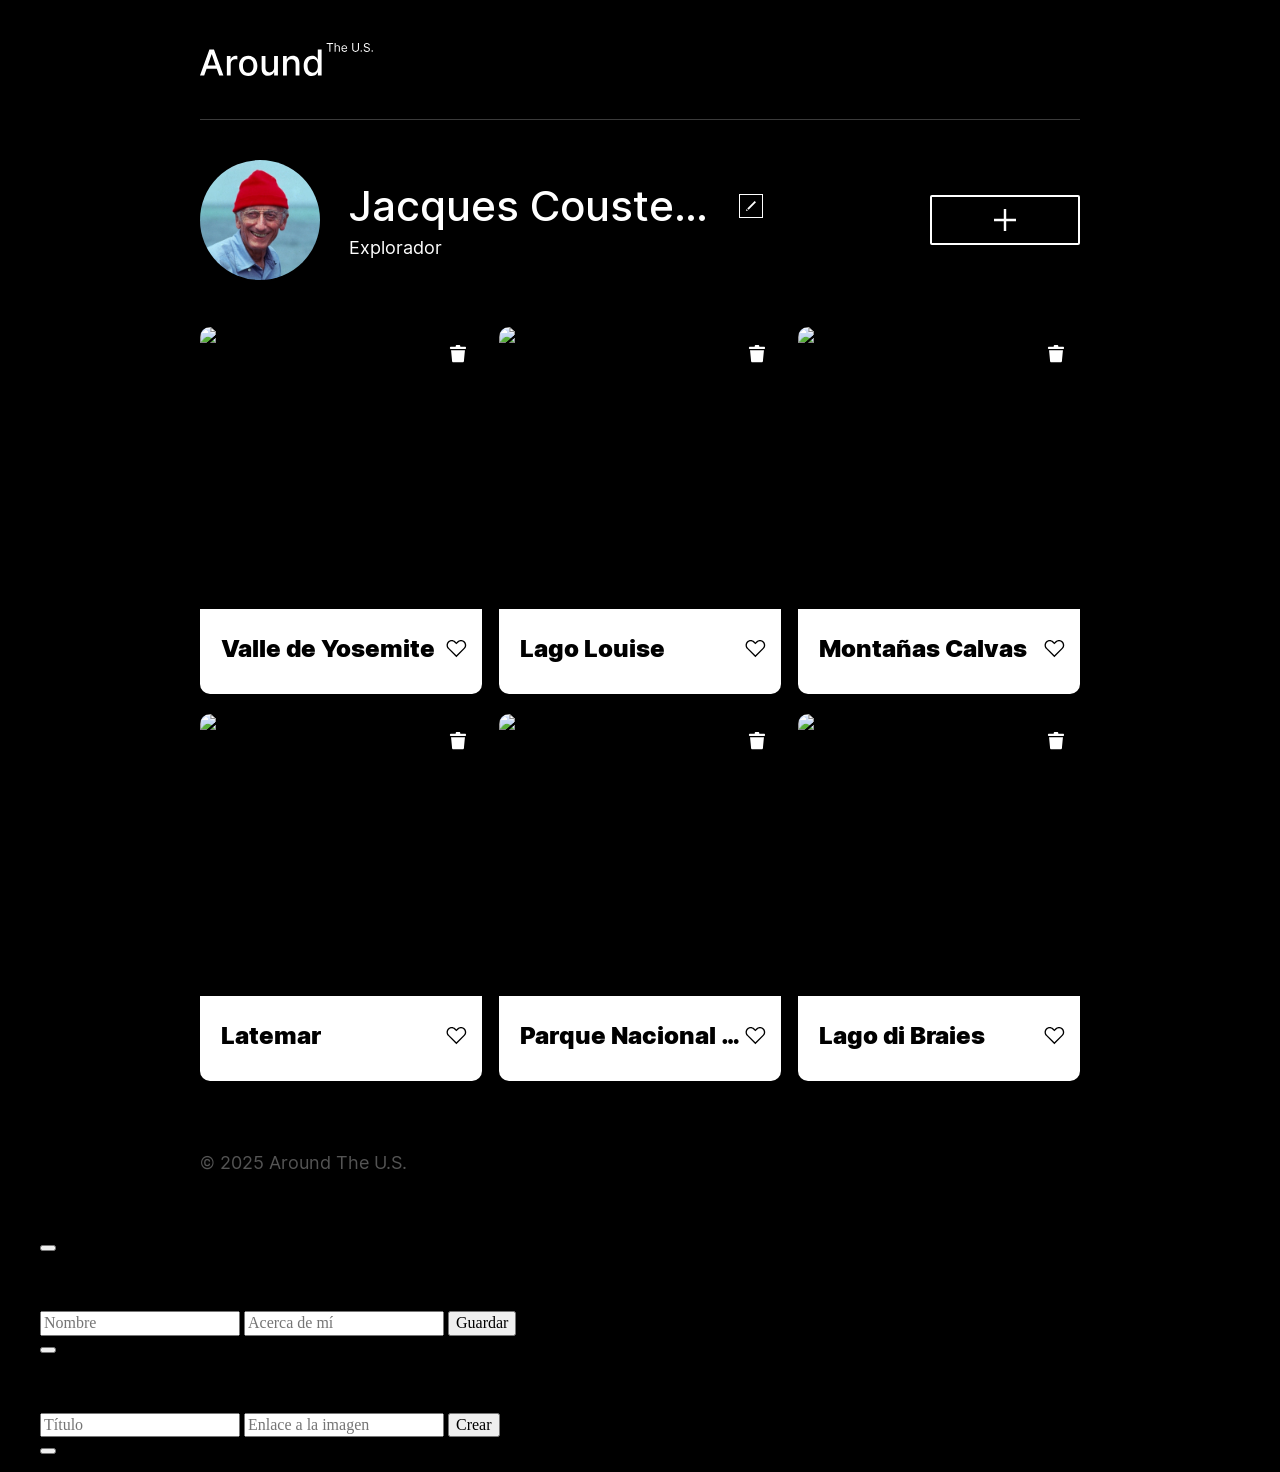
==== index.html @ 82a13d58 "Initial commit" ====
<!DOCTYPE html>
<html lang="es">
  <head>
    <meta charset="UTF-8" />
    <meta content="width=device-width, initial-scale=1.0" name="viewport" />
    <meta content="ie=edge" http-equiv="X-UA-Compatible" />
    <title>Around The U.S.</title>
    <link href="./pages/index.css" rel="stylesheet" />
  </head>
  <body class="page">
    <div class="page__content">
      <header class="header page__section">
        <img
          alt="Logotipo Around The U.S."
          class="logo header__logo"
          src="./images/logo.svg"
        />
      </header>
      <main class="content">
        <section class="profile page__section">
          <img class="profile__image" src="./images/avatar.jpg" alt="Avatar" />
          <div class="profile__info">
            <h1 class="profile__title">Jacques Cousteau</h1>
            <button
              aria-label="Editar perfil"
              class="profile__edit-button"
              type="button"
            ></button>
            <p class="profile__description">Explorador</p>
          </div>
          <button
            aria-label="Agregar tarjeta"
            class="profile__add-button"
            type="button"
          ></button>
        </section>
        <section class="cards page__section">
          <ul class="cards__list">
            <li class="card">
              <img
                class="card__image"
                src="https://practicum-content.s3.us-west-1.amazonaws.com/web-code/moved_yosemite.jpg"
                alt="Valle de Yosemite"
              />
              <button
                aria-label="Eliminar tarjeta"
                class="card__delete-button"
                type="button"
              ></button>
              <div class="card__description">
                <h2 class="card__title">Valle de Yosemite</h2>
                <button
                  aria-label="Botón Me gusta"
                  class="card__like-button"
                  type="button"
                ></button>
              </div>
            </li>
            <li class="card">
              <img
                class="card__image"
                src="https://practicum-content.s3.us-west-1.amazonaws.com/web-code/moved_lake-louise.jpg"
                alt="Lago Louise"
              />
              <button
                aria-label="Eliminar tarjeta"
                class="card__delete-button"
                type="button"
              ></button>
              <div class="card__description">
                <h2 class="card__title">Lago Louise</h2>
                <button
                  aria-label="Botón Me gusta"
                  class="card__like-button"
                  type="button"
                ></button>
              </div>
            </li>
            <li class="card">
              <img
                class="card__image"
                src="https://practicum-content.s3.us-west-1.amazonaws.com/web-code/moved_bald-mountains.jpg"
                alt="Montañas Calvas"
              />
              <button
                aria-label="Eliminar tarjeta"
                class="card__delete-button"
                type="button"
              ></button>
              <div class="card__description">
                <h2 class="card__title">Montañas Calvas</h2>
                <button
                  aria-label="Botón Me gusta"
                  class="card__like-button"
                  type="button"
                ></button>
              </div>
            </li>
            <li class="card">
              <img
                class="card__image"
                src="https://practicum-content.s3.us-west-1.amazonaws.com/web-code/moved_latemar.jpg"
                alt="Latemar"
              />
              <button
                aria-label="Eliminar tarjeta"
                class="card__delete-button"
                type="button"
              ></button>
              <div class="card__description">
                <h2 class="card__title">Latemar</h2>
                <button
                  aria-label="Botón Me gusta"
                  class="card__like-button"
                  type="button"
                ></button>
              </div>
            </li>
            <li class="card">
              <img
                class="card__image"
                src="https://practicum-content.s3.us-west-1.amazonaws.com/web-code/moved_vanoise.jpg"
                alt="Parque Nacional de la Vanoise"
              />
              <button
                aria-label="Eliminar tarjeta"
                class="card__delete-button"
                type="button"
              ></button>
              <div class="card__description">
                <h2 class="card__title">Parque Nacional de la Vanoise</h2>
                <button
                  aria-label="Botón Me gusta"
                  class="card__like-button"
                  type="button"
                ></button>
              </div>
            </li>
            <li class="card">
              <img
                class="card__image"
                src="https://practicum-content.s3.us-west-1.amazonaws.com/web-code/moved_lago.jpg"
                alt="Lago di Braies"
              />
              <button
                aria-label="Eliminar tarjeta"
                class="card__delete-button"
                type="button"
              ></button>
              <div class="card__description">
                <h2 class="card__title">Lago di Braies</h2>
                <button
                  aria-label="Botón Me gusta"
                  class="card__like-button"
                  type="button"
                ></button>
              </div>
            </li>
          </ul>
        </section>
      </main>
      <footer class="footer page__section">
        <p class="footer__copyright">© 2025 Around The U.S.</p>
      </footer>
      <div class="popup" id="edit-popup">
        <div class="popup__content">
          <button
            aria-label="Cerrar ventana emergente"
            class="popup__close"
            type="button"
          ></button>
          <h3 class="popup__title">Editar perfil</h3>
          <form class="popup__form" id="edit-profile-form">
            <input
              class="popup__input popup__input_type_name"
              name="name"
              placeholder="Nombre"
              type="text"
            />
            <input
              class="popup__input popup__input_type_description"
              name="description"
              placeholder="Acerca de mí"
              type="text"
            />
            <button class="button popup__button" type="submit">Guardar</button>
          </form>
        </div>
      </div>
      <div class="popup" id="new-card-popup">
        <div class="popup__content">
          <button
            aria-label="Cerrar ventana emergente"
            class="popup__close"
            type="button"
          ></button>
          <h3 class="popup__title">Nuevo lugar</h3>
          <form class="popup__form" id="new-card-form">
            <input
              class="popup__input popup__input_type_card-name"
              name="place-name"
              placeholder="Título"
              required
              type="text"
            />
            <input
              class="popup__input popup__input_type_url"
              name="link"
              placeholder="Enlace a la imagen"
              required
              type="url"
            />
            <button class="button popup__button" type="submit">Crear</button>
          </form>
        </div>
      </div>
      <div class="popup" id="image-popup">
        <div class="popup__content popup__content_content_image">
          <button
            aria-label="Cerrar ventana emergente"
            class="popup__close"
            type="button"
          ></button>
          <img alt="" class="popup__image" src="#" />
          <p class="popup__caption"></p>
        </div>
      </div>
    </div>
  </body>
</html>
---- pages/index.css ----
@import url("../vendor/normalize.css");
@import url("../vendor/fonts.css");

@import url("../blocks/page.css");
@import url("../blocks/header.css");
@import url("../blocks/content.css");
@import url("../blocks/footer.css");
@import url("../blocks/profile.css");
@import url("../blocks/cards.css");
@import url("../blocks/card.css");
@import url("../blocks/popup.css");
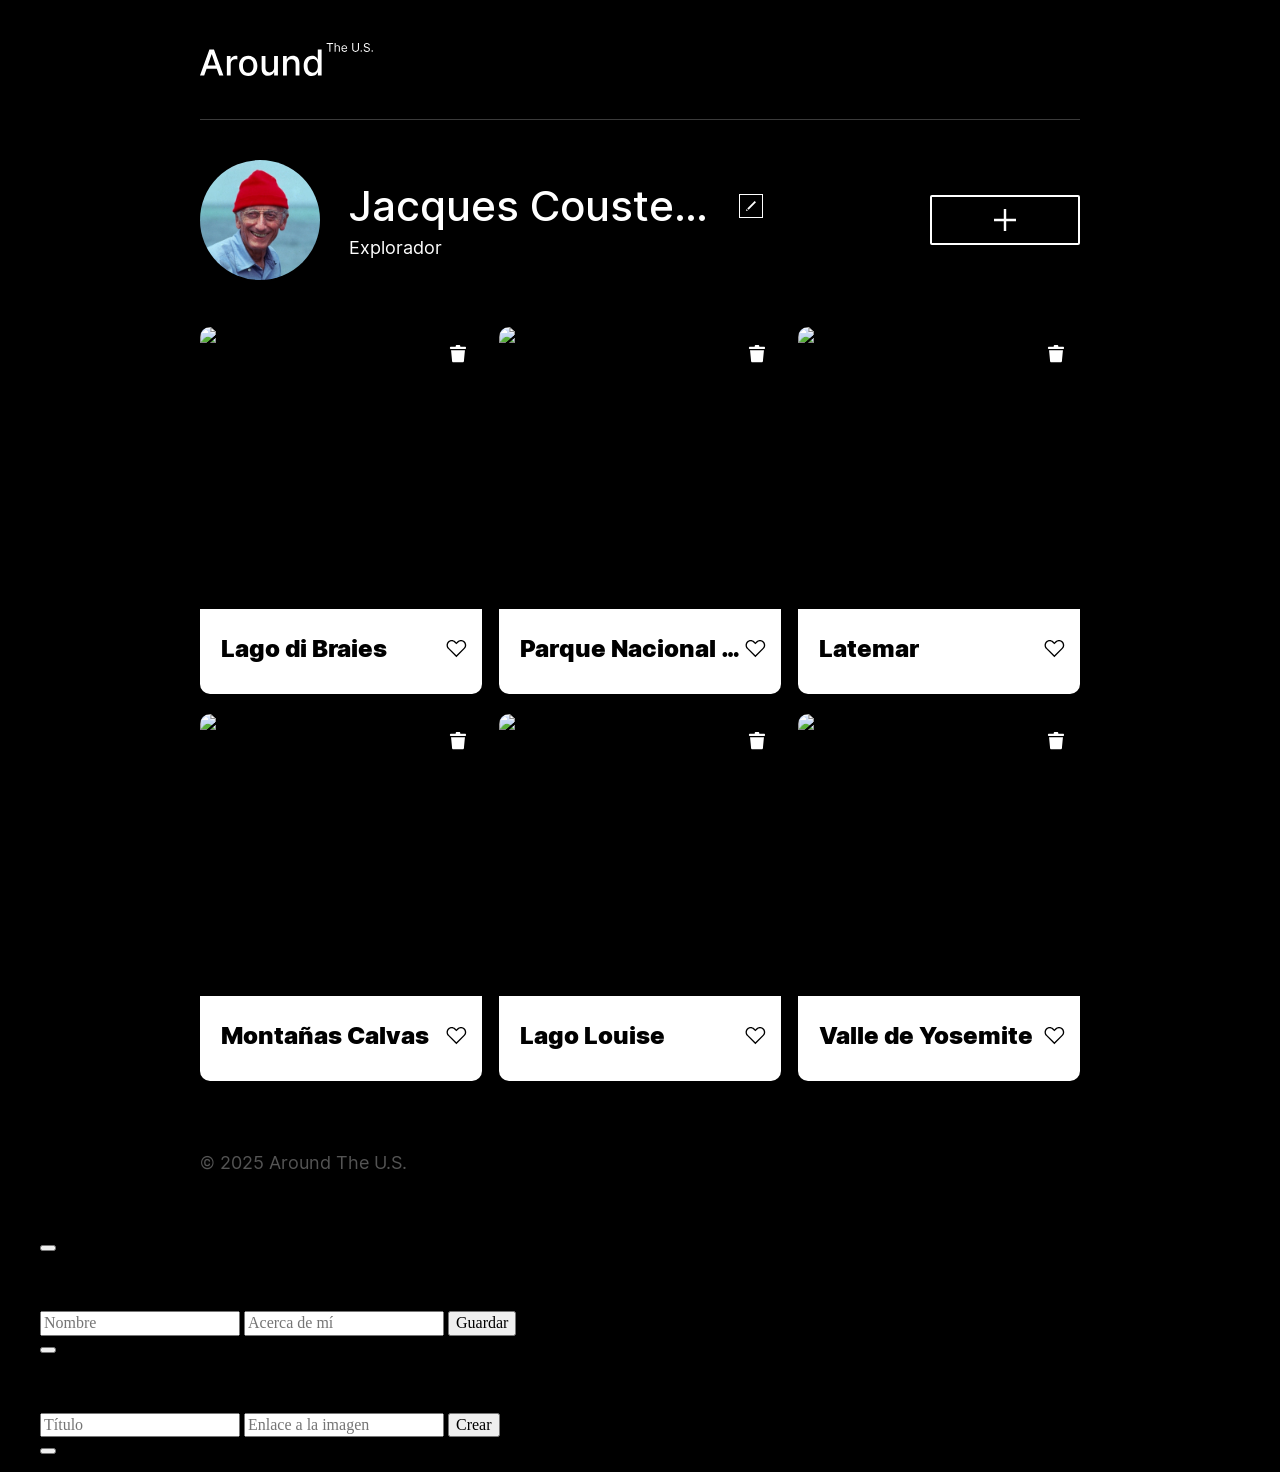
==== commit ad0d0f74: "Sprint 8 Parte final botones" ====
--- a/index.html
+++ b/index.html
@@ -1,4 +1,4 @@
-<!DOCTYPE html>
+<!doctype html>
 <html lang="es">
   <head>
     <meta charset="UTF-8" />
@@ -35,128 +35,7 @@
           ></button>
         </section>
         <section class="cards page__section">
-          <ul class="cards__list">
-            <li class="card">
-              <img
-                class="card__image"
-                src="https://practicum-content.s3.us-west-1.amazonaws.com/web-code/moved_yosemite.jpg"
-                alt="Valle de Yosemite"
-              />
-              <button
-                aria-label="Eliminar tarjeta"
-                class="card__delete-button"
-                type="button"
-              ></button>
-              <div class="card__description">
-                <h2 class="card__title">Valle de Yosemite</h2>
-                <button
-                  aria-label="Botón Me gusta"
-                  class="card__like-button"
-                  type="button"
-                ></button>
-              </div>
-            </li>
-            <li class="card">
-              <img
-                class="card__image"
-                src="https://practicum-content.s3.us-west-1.amazonaws.com/web-code/moved_lake-louise.jpg"
-                alt="Lago Louise"
-              />
-              <button
-                aria-label="Eliminar tarjeta"
-                class="card__delete-button"
-                type="button"
-              ></button>
-              <div class="card__description">
-                <h2 class="card__title">Lago Louise</h2>
-                <button
-                  aria-label="Botón Me gusta"
-                  class="card__like-button"
-                  type="button"
-                ></button>
-              </div>
-            </li>
-            <li class="card">
-              <img
-                class="card__image"
-                src="https://practicum-content.s3.us-west-1.amazonaws.com/web-code/moved_bald-mountains.jpg"
-                alt="Montañas Calvas"
-              />
-              <button
-                aria-label="Eliminar tarjeta"
-                class="card__delete-button"
-                type="button"
-              ></button>
-              <div class="card__description">
-                <h2 class="card__title">Montañas Calvas</h2>
-                <button
-                  aria-label="Botón Me gusta"
-                  class="card__like-button"
-                  type="button"
-                ></button>
-              </div>
-            </li>
-            <li class="card">
-              <img
-                class="card__image"
-                src="https://practicum-content.s3.us-west-1.amazonaws.com/web-code/moved_latemar.jpg"
-                alt="Latemar"
-              />
-              <button
-                aria-label="Eliminar tarjeta"
-                class="card__delete-button"
-                type="button"
-              ></button>
-              <div class="card__description">
-                <h2 class="card__title">Latemar</h2>
-                <button
-                  aria-label="Botón Me gusta"
-                  class="card__like-button"
-                  type="button"
-                ></button>
-              </div>
-            </li>
-            <li class="card">
-              <img
-                class="card__image"
-                src="https://practicum-content.s3.us-west-1.amazonaws.com/web-code/moved_vanoise.jpg"
-                alt="Parque Nacional de la Vanoise"
-              />
-              <button
-                aria-label="Eliminar tarjeta"
-                class="card__delete-button"
-                type="button"
-              ></button>
-              <div class="card__description">
-                <h2 class="card__title">Parque Nacional de la Vanoise</h2>
-                <button
-                  aria-label="Botón Me gusta"
-                  class="card__like-button"
-                  type="button"
-                ></button>
-              </div>
-            </li>
-            <li class="card">
-              <img
-                class="card__image"
-                src="https://practicum-content.s3.us-west-1.amazonaws.com/web-code/moved_lago.jpg"
-                alt="Lago di Braies"
-              />
-              <button
-                aria-label="Eliminar tarjeta"
-                class="card__delete-button"
-                type="button"
-              ></button>
-              <div class="card__description">
-                <h2 class="card__title">Lago di Braies</h2>
-                <button
-                  aria-label="Botón Me gusta"
-                  class="card__like-button"
-                  type="button"
-                ></button>
-              </div>
-            </li>
-          </ul>
+          <ul class="cards__list"></ul>
         </section>
       </main>
       <footer class="footer page__section">
@@ -226,5 +105,26 @@
         </div>
       </div>
     </div>
+    <template id="card-template">
+      <li class="card">
+        <img class="card__image" src="" alt="" />
+        <button
+          aria-label="Eliminar tarjeta"
+          class="card__delete-button"
+          type="button"
+        ></button>
+
+        <div class="card__description">
+          <h2 class="card__title"></h2>
+
+          <button
+            aria-label="Botón Me gusta"
+            class="card__like-button"
+            type="button"
+          ></button>
+        </div>
+      </li>
+    </template>
+    <script src="./scripts/index.js"></script>
   </body>
 </html>
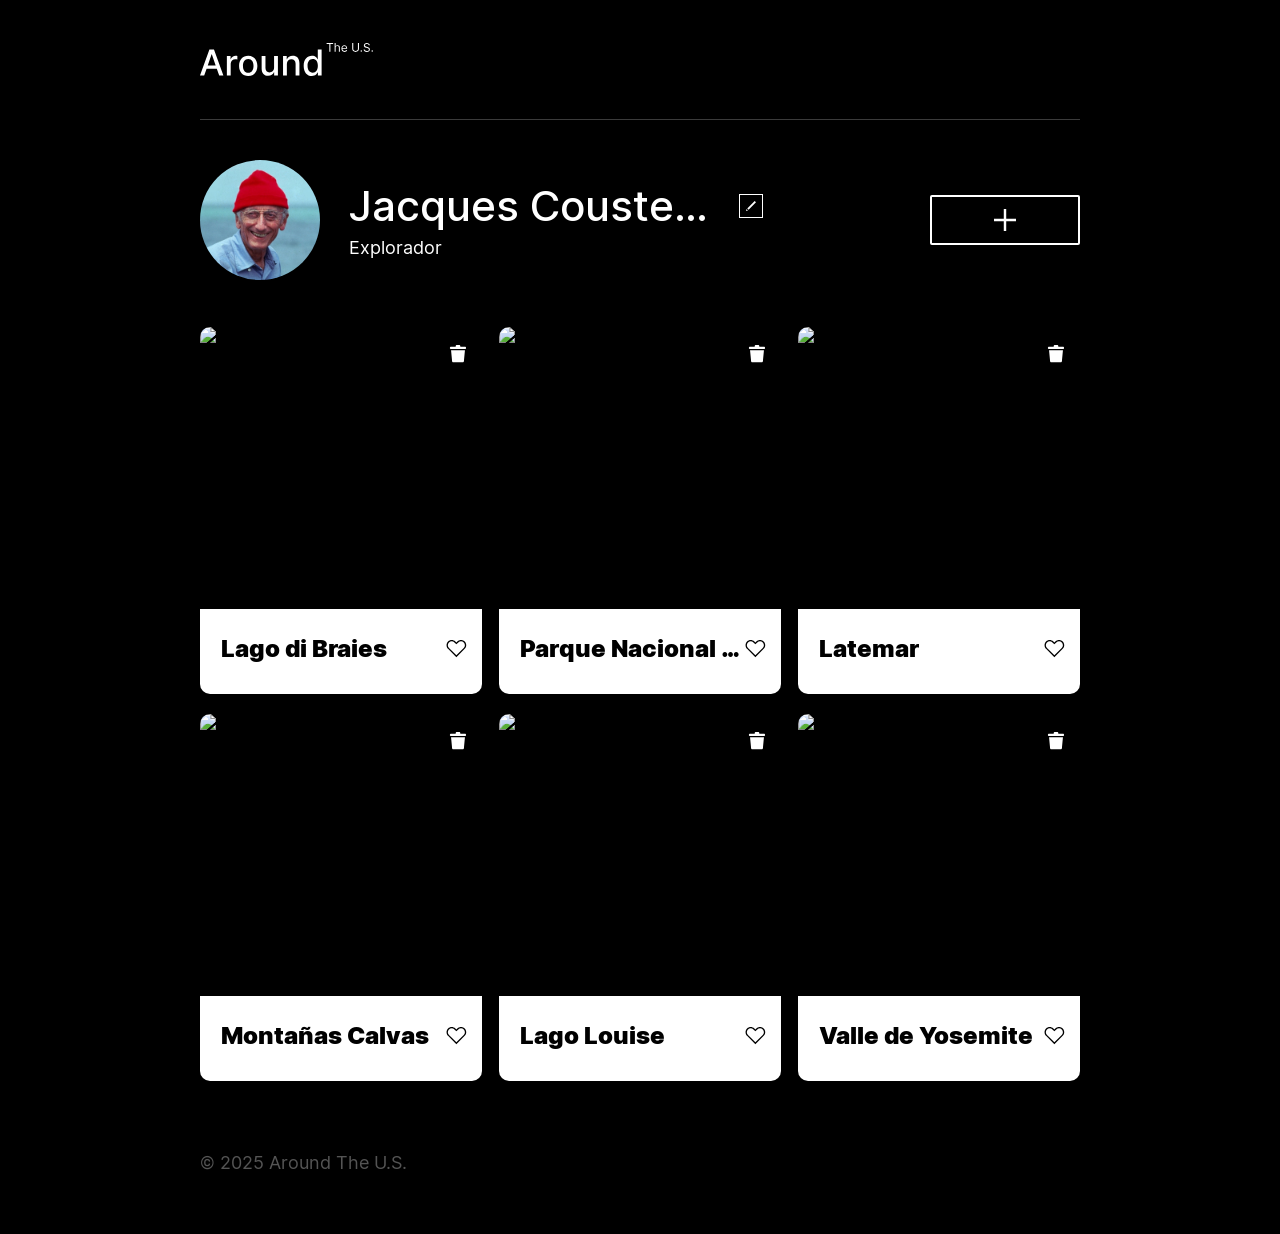
==== commit f12414eb: "Sprint 9" ====
--- a/index.html
+++ b/index.html
@@ -49,19 +49,27 @@
             type="button"
           ></button>
           <h3 class="popup__title">Editar perfil</h3>
-          <form class="popup__form" id="edit-profile-form">
+          <form class="popup__form" id="edit-profile-form" novalidate>
             <input
               class="popup__input popup__input_type_name"
               name="name"
               placeholder="Nombre"
+              minlength="2"
+              maxlength="40"
+              required
               type="text"
             />
+            <span class="popup__error" id="name-error"></span>
             <input
               class="popup__input popup__input_type_description"
               name="description"
               placeholder="Acerca de mí"
+              minlength="2"
+              maxlength="200"
+              required
               type="text"
             />
+            <span class="popup__error" id="description-error"></span>
             <button class="button popup__button" type="submit">Guardar</button>
           </form>
         </div>
